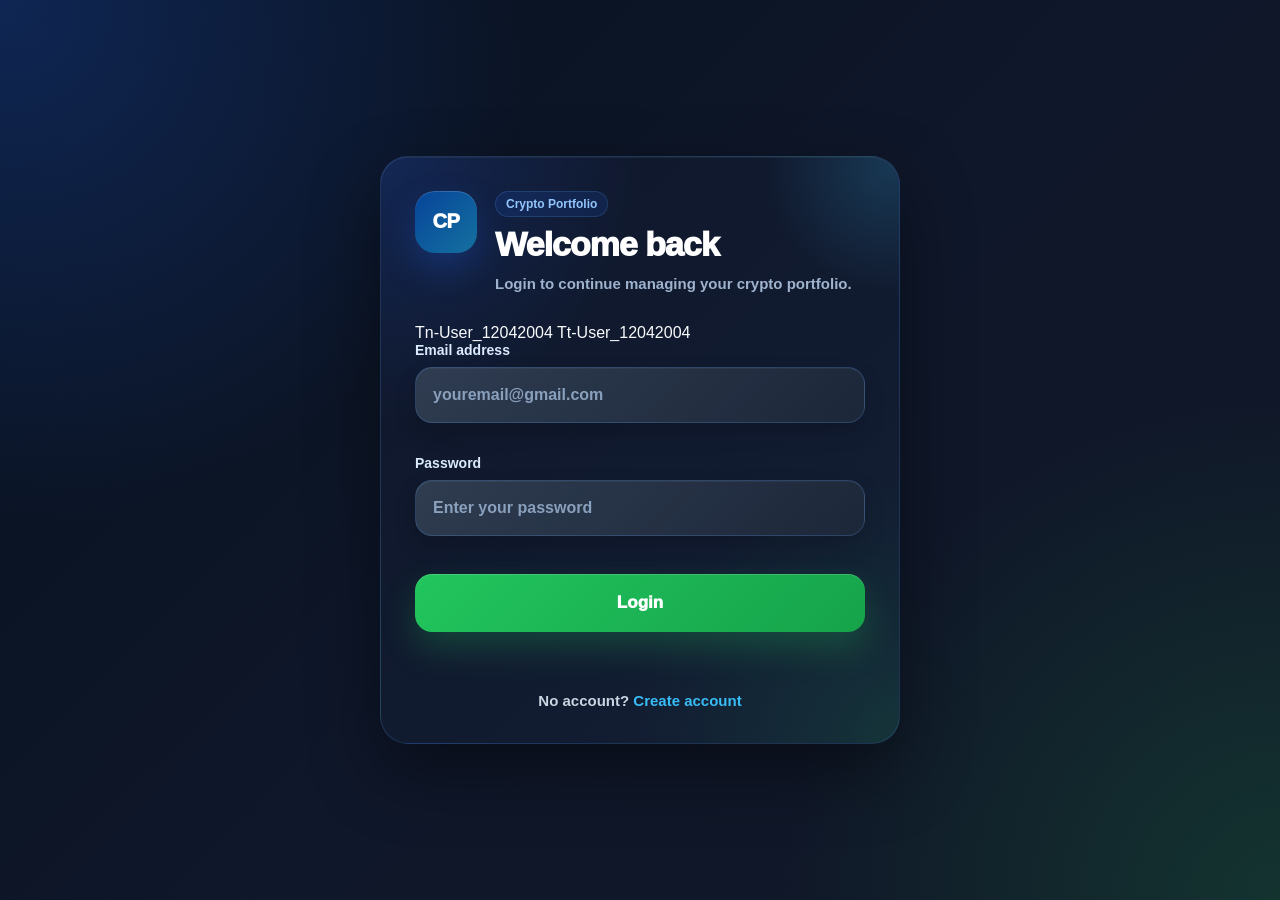
==== frontend/dashboard.html @ 20277a4d "Initial commit" ====
<!-- ==================================================
   BLOCK 01 — DOCUMENT SETTINGS / НАСТРОЙКИ ДОКУМЕНТА
================================================== -->
<!DOCTYPE html>
<html lang="en">
<head>
    <meta charset="UTF-8">
    <meta name="viewport" content="width=device-width, initial-scale=1.0">
    <title>Dashboard | Crypto Portfolio</title>

    <!-- Main dashboard styles -->
    <link rel="stylesheet" href="css/style.css">
</head>
<body>

    <!-- ================================================== -->
    <!-- BLOCK 02 — HEADER / NAVIGATION / ШАПКА И НАВИГАЦИЯ -->
    <!-- ================================================== -->
    <header class="dashboard-header">
        <div class="dashboard-logo">
            <h1>Crypto Portfolio</h1>
            <p>Dashboard overview</p>
        </div>

        <nav class="dashboard-nav">
            <a href="dashboard.html" class="dashboard-nav-link active">Dashboard</a>
            <a href="scene.html" class="dashboard-nav-link">3D Dashboard</a>
        </nav>

        <div class="header-actions">
            <button id="refreshPricesBtn" type="button">Refresh Prices</button>
            <button id="logoutBtn" type="button">Logout</button>
        </div>
    </header>

    <main class="dashboard-container">

        <!-- ================================================== -->
        <!-- BLOCK 03 — USER PROFILE / ПРОФИЛЬ ПОЛЬЗОВАТЕЛЯ -->
        <!-- ================================================== -->
        <section class="user-card user-profile-card">
            <div class="user-profile-left">
                <div class="user-avatar" id="userAvatar">?</div>

                <div class="user-profile-info">
                    <span class="user-profile-label">Account overview</span>
                    <h2 id="userName">Loading user...</h2>
                    <p id="userEmail">Please wait...</p>
                </div>
            </div>

            <div class="user-profile-right">
                <div class="price-update-box">
                    <span>Last price update</span>
                    <strong id="lastUpdatedInfo">not updated yet</strong>
                </div>
            </div>
        </section>

        <!-- ================================================== -->
        <!-- BLOCK 04 — SUMMARY CARDS / КАРТОЧКИ СТАТИСТИКИ -->
        <!-- ================================================== -->
        <section class="summary-grid">
            <div class="summary-card">
                <h3>Total Value</h3>
                <p id="totalValue">0</p>
            </div>

            <div class="summary-card">
                <h3>Total Invested</h3>
                <p id="totalInvested">0</p>
            </div>

            <div class="summary-card">
                <h3>Profit / Loss</h3>
                <p id="totalProfitLoss">0</p>
            </div>

            <div class="summary-card">
                <h3>Assets</h3>
                <p id="assetCount">0</p>
            </div>

            <div class="summary-card">
                <h3>Best Coin</h3>
                <p id="bestCoin">-</p>
            </div>

            <div class="summary-card">
                <h3>Worst Coin</h3>
                <p id="worstCoin">-</p>
            </div>
        </section>

        <!-- ================================================== -->
        <!-- BLOCK 05 — ADD TRANSACTION FORM / ФОРМА ДОБАВЛЕНИЯ СДЕЛКИ -->
        <!-- ================================================== -->
        <section class="add-crypto-card">
            <h2>Add Transaction</h2>

            <form id="addCryptoForm">
                <label class="form-label">Transaction Type</label>

                <div class="transaction-type-switch">
                    <button 
                        type="button" 
                        class="transaction-switch-btn active" 
                        data-type="BUY"
                        id="buyTypeBtn"
                    >
                        BUY
                        <span>Add coins to portfolio</span>
                    </button>

                    <button 
                        type="button" 
                        class="transaction-switch-btn" 
                        data-type="SELL"
                        id="sellTypeBtn"
                    >
                        SELL
                        <span>Reduce your position</span>
                    </button>
                </div>

                <input type="hidden" id="transactionType" value="BUY">

                <div class="transaction-form-grid">

                    <!-- ================================================== -->
                    <!-- BLOCK 05.1 — CUSTOM CRYPTO DROPDOWN / ВЫБОР КРИПТЫ -->
                    <!-- ================================================== -->
                    <div class="transaction-field transaction-field-full">
                        <label for="cryptoCurrencyId" class="form-label">Cryptocurrency</label>

                        <!-- Real select for JavaScript and backend value -->
                        <select id="cryptoCurrencyId" name="cryptoCurrencyId" class="native-crypto-select">
                            <option value="">Choose crypto</option>
                            <option value="1" data-symbol="BTC" data-name="Bitcoin" data-price="0">BTC - Bitcoin</option>
                            <option value="2" data-symbol="ETH" data-name="Ethereum" data-price="0">ETH - Ethereum</option>
                            <option value="3" data-symbol="SOL" data-name="Solana" data-price="0">SOL - Solana</option>
                            <option value="4" data-symbol="ADA" data-name="Cardano" data-price="0">ADA - Cardano</option>
                            <option value="5" data-symbol="BNB" data-name="Binance Coin" data-price="0">BNB - Binance Coin</option>
                        </select>

                        <!-- Custom browser-independent dropdown -->
                        <div class="crypto-dropdown" id="cryptoDropdown">
                            <button type="button" class="crypto-dropdown-toggle" id="cryptoDropdownToggle">
                                <div class="crypto-dropdown-left">
                                    <span class="crypto-dropdown-icon">?</span>

                                    <div>
                                        <strong id="cryptoDropdownTitle">Choose crypto</strong>
                                        <small id="cryptoDropdownSubtitle">Select coin for this transaction</small>
                                    </div>
                                </div>

                                <span class="crypto-dropdown-arrow">^</span>
                            </button>

                            <div class="crypto-dropdown-menu" id="cryptoDropdownMenu">
                                <button type="button" class="crypto-dropdown-option" data-value="1">
                                    <span class="crypto-option-icon btc">BTC</span>
                                    <span>
                                        <strong>Bitcoin</strong>
                                        <small>BTC</small>
                                    </span>
                                </button>

                                <button type="button" class="crypto-dropdown-option" data-value="2">
                                    <span class="crypto-option-icon eth">ETH</span>
                                    <span>
                                        <strong>Ethereum</strong>
                                        <small>ETH</small>
                                    </span>
                                </button>

                                <button type="button" class="crypto-dropdown-option" data-value="3">
                                    <span class="crypto-option-icon sol">SOL</span>
                                    <span>
                                        <strong>Solana</strong>
                                        <small>SOL</small>
                                    </span>
                                </button>

                                <button type="button" class="crypto-dropdown-option" data-value="4">
                                    <span class="crypto-option-icon ada">ADA</span>
                                    <span>
                                        <strong>Cardano</strong>
                                        <small>ADA</small>
                                    </span>
                                </button>

                                <button type="button" class="crypto-dropdown-option" data-value="5">
                                    <span class="crypto-option-icon bnb">BNB</span>
                                    <span>
                                        <strong>Binance Coin</strong>
                                        <small>BNB</small>
                                    </span>
                                </button>
                            </div>
                        </div>
                    </div>

                    <!-- ================================================== -->
                    <!-- BLOCK 05.2 — LIVE MARKET PRICE / ТЕКУЩАЯ ЦЕНА МОНЕТЫ -->
                    <!-- ================================================== -->
                    <div class="crypto-price-info transaction-field-full">
                        <div>
                            <span>Live market price</span>
                            <small>Current price from your crypto list</small>
                        </div>

                        <strong id="selectedCryptoPrice">Select a coin</strong>
                    </div>

                    <!-- ================================================== -->
                    <!-- BLOCK 05.3 — QUANTITY / КОЛИЧЕСТВО -->
                    <!-- ================================================== -->
                    <div class="transaction-field">
                        <label for="quantity" class="form-label">Quantity</label>

                        <input 
                            type="number" 
                            id="quantity" 
                            placeholder="0.00" 
                            step="any" 
                            min="0"
                        >

                        <p class="field-help">How many coins?</p>
                    </div>

                    <!-- ================================================== -->
                    <!-- BLOCK 05.4 — PRICE PER COIN / ЦЕНА ЗА МОНЕТУ -->
                    <!-- ================================================== -->
                    <div class="transaction-field">
                        <label for="averageBuyPrice" class="form-label">Price per coin</label>

                        <input 
                            type="number" 
                            id="averageBuyPrice" 
                            placeholder="Erste choose crypto" 
                            step="any" 
                            min="0"
                        >

                        <p class="field-help">Price for one coin.</p>
                    </div>

                    <!-- ================================================== -->
                    <!-- BLOCK 05.5 — TOTAL PREVIEW / ПРЕДВАРИТЕЛЬНАЯ СУММА -->
                    <!-- ================================================== -->
                    <div class="transaction-preview transaction-field-full">
                        <div>
                            <span>Total transaction value</span>
                            <small>Quantity × price per coin</small>
                        </div>

                        <strong id="transactionPreviewValue">0,00 €</strong>
                    </div>
                </div>

                <button type="submit" id="addTransactionBtn">Add Buy Transaction</button>
            </form>

            <p id="addMessage"></p>
        </section>

        <!-- ================================================== -->
        <!-- BLOCK 06 — TRANSACTIONS PREVIEW / ПОСЛЕДНИЕ ТРАНЗАКЦИИ -->
        <!-- ================================================== -->
        <section class="transactions-section">
            <div class="transactions-header">
                <div>
                    <p class="transactions-kicker">History</p>
                    <h2 class="transactions-title">Transactions</h2>
                </div>

                <a href="transactions.html" class="transactions-view-btn">
                    View all
                </a>
            </div>

            <div class="transactions-list" id="transactionsList">
                <!-- Transactions will be rendered here by JavaScript -->
            </div>
        </section>

        <!-- ================================================== -->
        <!-- BLOCK 07 — PORTFOLIO ALLOCATION / РАСПРЕДЕЛЕНИЕ ПОРТФЕЛЯ -->
        <!-- ================================================== -->
        <section class="allocation-card">
            <h2>Portfolio Share</h2>

            <div id="allocationChart" class="allocation-chart">
                <p class="empty-portfolio">No allocation data yet.</p>
            </div>
        </section>

        <!-- ================================================== -->
        <!-- BLOCK 08 — MY PORTFOLIO / СПИСОК КУПЛЕННЫХ МОНЕТ -->
        <!-- ================================================== -->
        <section class="portfolio-card">
            <div class="portfolio-top">
                <h2>My Portfolio</h2>

                <div class="portfolio-controls">
                    <div class="portfolio-search">
                        <label for="searchPortfolio">Search</label>
                        <input 
                            type="text" 
                            id="searchPortfolio" 
                            placeholder="Search crypto..."
                        >
                    </div>

                    <div class="portfolio-sort">
                        <label for="sortPortfolio">Sort by</label>

                        <!-- Real select for JavaScript sorting logic -->
                        <select id="sortPortfolio" class="native-sort-select">
                            <option value="value-desc">Value: High to Low</option>
                            <option value="value-asc">Value: Low to High</option>
                            <option value="profit-desc">Profit: High to Low</option>
                            <option value="profit-asc">Profit: Low to High</option>
                            <option value="allocation-desc">Allocation: High to Low</option>
                            <option value="allocation-asc">Allocation: Low to High</option>
                            <option value="name-asc">Name: A to Z</option>
                            <option value="name-desc">Name: Z to A</option>
                        </select>

                        <!-- Custom browser-independent sort dropdown -->
                        <div class="sort-dropdown" id="sortDropdown">
                            <button type="button" class="sort-dropdown-toggle" id="sortDropdownToggle">
                                <div class="sort-dropdown-left">
                                    <span class="sort-dropdown-icon">↕</span>

                                    <div>
                                        <strong id="sortDropdownTitle">Value: High to Low</strong>
                                        <small id="sortDropdownSubtitle">Sort portfolio assets</small>
                                    </div>
                                </div>
                            </button>

                            <div class="sort-dropdown-menu" id="sortDropdownMenu">
                                <button type="button" class="sort-dropdown-option active" data-value="value-desc">
                                    <span class="sort-option-icon">€↓</span>
                                    <span>
                                        <strong>Value: High to Low</strong>
                                        <small>Biggest assets first</small>
                                    </span>
                                </button>

                                <button type="button" class="sort-dropdown-option" data-value="value-asc">
                                    <span class="sort-option-icon">€↑</span>
                                    <span>
                                        <strong>Value: Low to High</strong>
                                        <small>Smallest assets first</small>
                                    </span>
                                </button>

                                <button type="button" class="sort-dropdown-option" data-value="profit-desc">
                                    <span class="sort-option-icon">+↓</span>
                                    <span>
                                        <strong>Profit: High to Low</strong>
                                        <small>Best profit first</small>
                                    </span>
                                </button>

                                <button type="button" class="sort-dropdown-option" data-value="profit-asc">
                                    <span class="sort-option-icon">-↑</span>
                                    <span>
                                        <strong>Profit: Low to High</strong>
                                        <small>Worst result first</small>
                                    </span>
                                </button>

                                <button type="button" class="sort-dropdown-option" data-value="allocation-desc">
                                    <span class="sort-option-icon">%↓</span>
                                    <span>
                                        <strong>Allocation: High to Low</strong>
                                        <small>Largest share first</small>
                                    </span>
                                </button>

                                <button type="button" class="sort-dropdown-option" data-value="allocation-asc">
                                    <span class="sort-option-icon">%↑</span>
                                    <span>
                                        <strong>Allocation: Low to High</strong>
                                        <small>Smallest share first</small>
                                    </span>
                                </button>

                                <button type="button" class="sort-dropdown-option" data-value="name-asc">
                                    <span class="sort-option-icon">A</span>
                                    <span>
                                        <strong>Name: A to Z</strong>
                                        <small>Alphabetical order</small>
                                    </span>
                                </button>

                                <button type="button" class="sort-dropdown-option" data-value="name-desc">
                                    <span class="sort-option-icon">Z</span>
                                    <span>
                                        <strong>Name: Z to A</strong>
                                        <small>Reverse alphabetical order</small>
                                    </span>
                                </button>
                            </div>
                        </div>
                    </div>
                </div>

                <p id="portfolioStatus" class="portfolio-status">Showing 0 of 0 assets</p>
            </div>

            <div class="portfolio-header">
                <span>Symbol</span>
                <span>Name</span>
                <span>Quantity</span>
                <span>Buy Price</span>
                <span>Current Price</span>
                <span>Value</span>
                <span>Profit / Loss</span>
                <span>Allocation</span>
                <span>Action</span>
            </div>

            <div id="portfolioList"></div>
        </section>

    </main>

    <!-- ================================================== -->
    <!-- BLOCK 09 — DELETE CONFIRM MODAL / ПОДТВЕРЖДЕНИЕ УДАЛЕНИЯ -->
    <!-- ================================================== -->
    <div id="deleteModal" class="delete-modal hidden">
        <div class="delete-modal-box">
            <div class="delete-modal-icon">!</div>

            <div class="delete-modal-content">
                <h3>Delete asset?</h3>
                <p id="deleteModalText">Are you sure you want to delete this asset?</p>

                <div class="delete-modal-actions">
                    <button id="cancelDeleteBtn" class="delete-cancel-btn" type="button">Cancel</button>
                    <button id="confirmDeleteBtn" class="delete-confirm-btn" type="button">Delete</button>
                </div>
            </div>
        </div>
    </div>

    <!-- Dashboard JavaScript -->
    <script src="js/dashboard.js"></script>
</body>
</html>
---- frontend/css/style.css ----
/* ==================================================
   STYLE.CSS — MAIN CSS MAP / ГЛАВНАЯ КАРТА CSS
   Здесь нет обычных стилей. Этот файл только подключает CSS-блоки.
   Если хочешь изменить конкретную часть сайта — открывай нужный файл ниже.
================================================== */

/* ==================================================
   CORE / ОСНОВА
   Переменные, reset, body, общие поля, общие кнопки
================================================== */
@import url("./core/00-base.css");
@import url("./core/01-forms.css");
@import url("./core/02-buttons.css");

/* ==================================================
   DASHBOARD PAGE / СТРАНИЦА DASHBOARD
   Блоки идут в том же порядке, как они расположены на странице
================================================== */
@import url("./blocks/01-dashboard-layout.css");
@import url("./blocks/02-navigation.css");
@import url("./blocks/03-user-profile-card.css");
@import url("./blocks/04-summary-cards.css");
@import url("./blocks/05-add-transaction-form.css");
@import url("./blocks/06-crypto-dropdown.css");
@import url("./blocks/07-transactions.css");
@import url("./blocks/08-allocation.css");
@import url("./blocks/09-portfolio-list.css");
@import url("./blocks/10-portfolio-filters-sort.css");
@import url("./blocks/11-edit-card.css");
@import url("./blocks/12-delete-modal.css");

/* ==================================================
   AUTH PAGES / СТРАНИЦЫ ВХОДА И РЕГИСТРАЦИИ
================================================== */
@import url("./blocks/13-auth-pages.css");

/* ==================================================
   RESPONSIVE / АДАПТАЦИЯ ПОД НОУТБУК, ПЛАНШЕТ, ТЕЛЕФОН
   Должен быть последним, чтобы спокойно переопределять блоки выше.
================================================== */
@import url("./blocks/99-responsive.css");
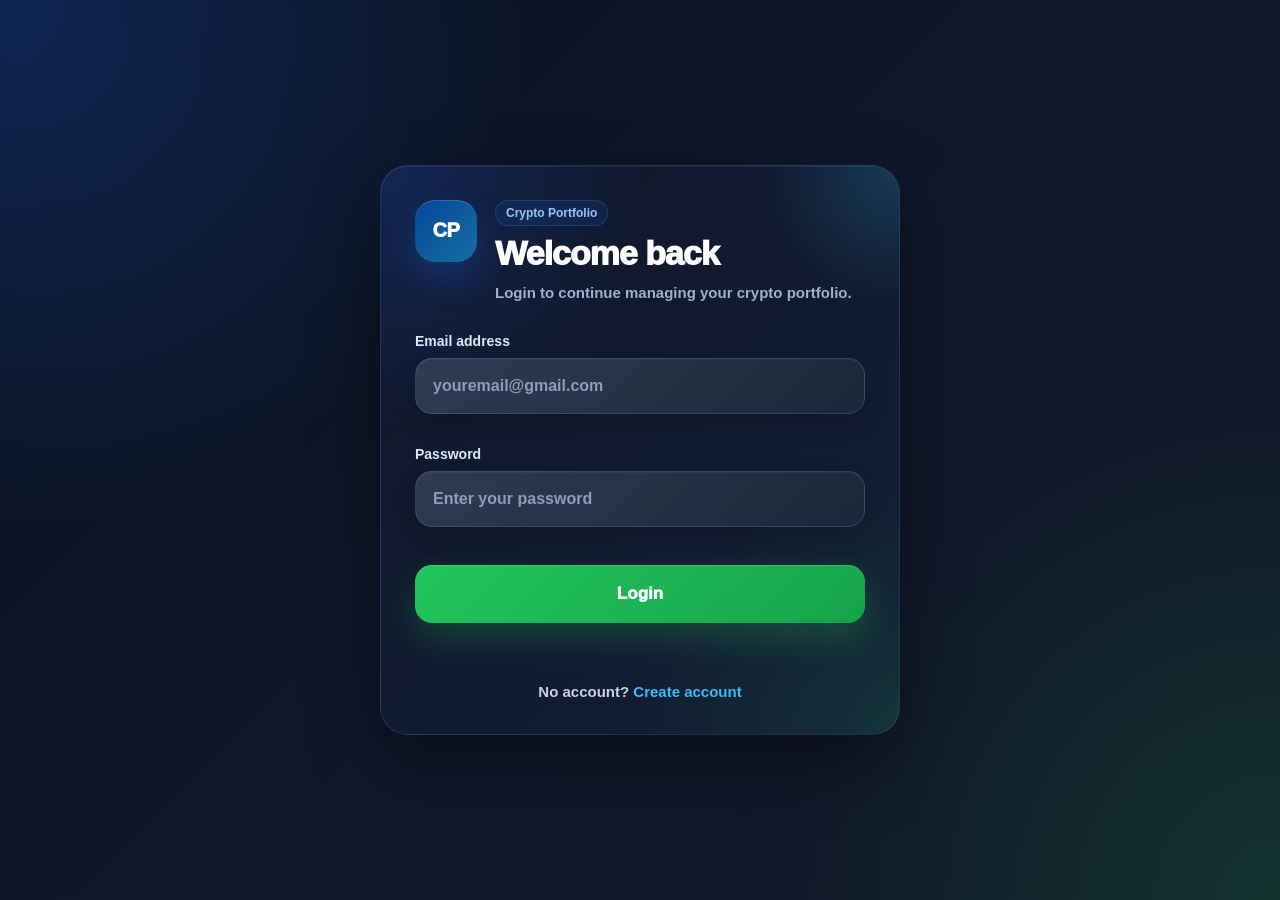
==== commit da9a4cec: "feat: add realized and combined P&L cards and observed value trend" ====
--- a/frontend/dashboard.html
+++ b/frontend/dashboard.html
@@ -72,7 +72,7 @@
             </div>
 
             <div class="summary-card">
-                <h3>Profit / Loss</h3>
+                <h3>Unrealized P/L</h3>
                 <p id="totalProfitLoss">0</p>
             </div>
 
@@ -90,6 +90,29 @@
                 <h3>Worst Coin</h3>
                 <p id="worstCoin">-</p>
             </div>
+                    <div class="summary-card">
+                <h3>Realized P/L</h3>
+                <p id="realizedProfitLoss">—</p>
+                <small id="realizedProfitNote" class="performance-note">Based on recorded sales</small>
+            </div>
+
+            <div class="summary-card">
+                <h3>Combined P/L</h3>
+                <p id="combinedProfitLoss">—</p>
+                <small class="performance-note">Realized + unrealized</small>
+            </div>
+</section>
+
+        <section class="performance-history" aria-labelledby="portfolioHistoryHeading">
+            <div class="performance-history-heading">
+                <div>
+                    <p class="performance-eyebrow">PORTFOLIO TREND</p>
+                    <h2 id="portfolioHistoryHeading">Value history</h2>
+                    <p class="performance-note">Observed portfolio values saved in this browser, not historical market-price estimates.</p>
+                </div>
+                <span id="historySampleCount" class="performance-samples">0 observations</span>
+            </div>
+            <div id="portfolioHistoryGraph" class="performance-chart" role="img" aria-label="Portfolio value history chart"></div>
         </section>
 
         <!-- ================================================== -->
